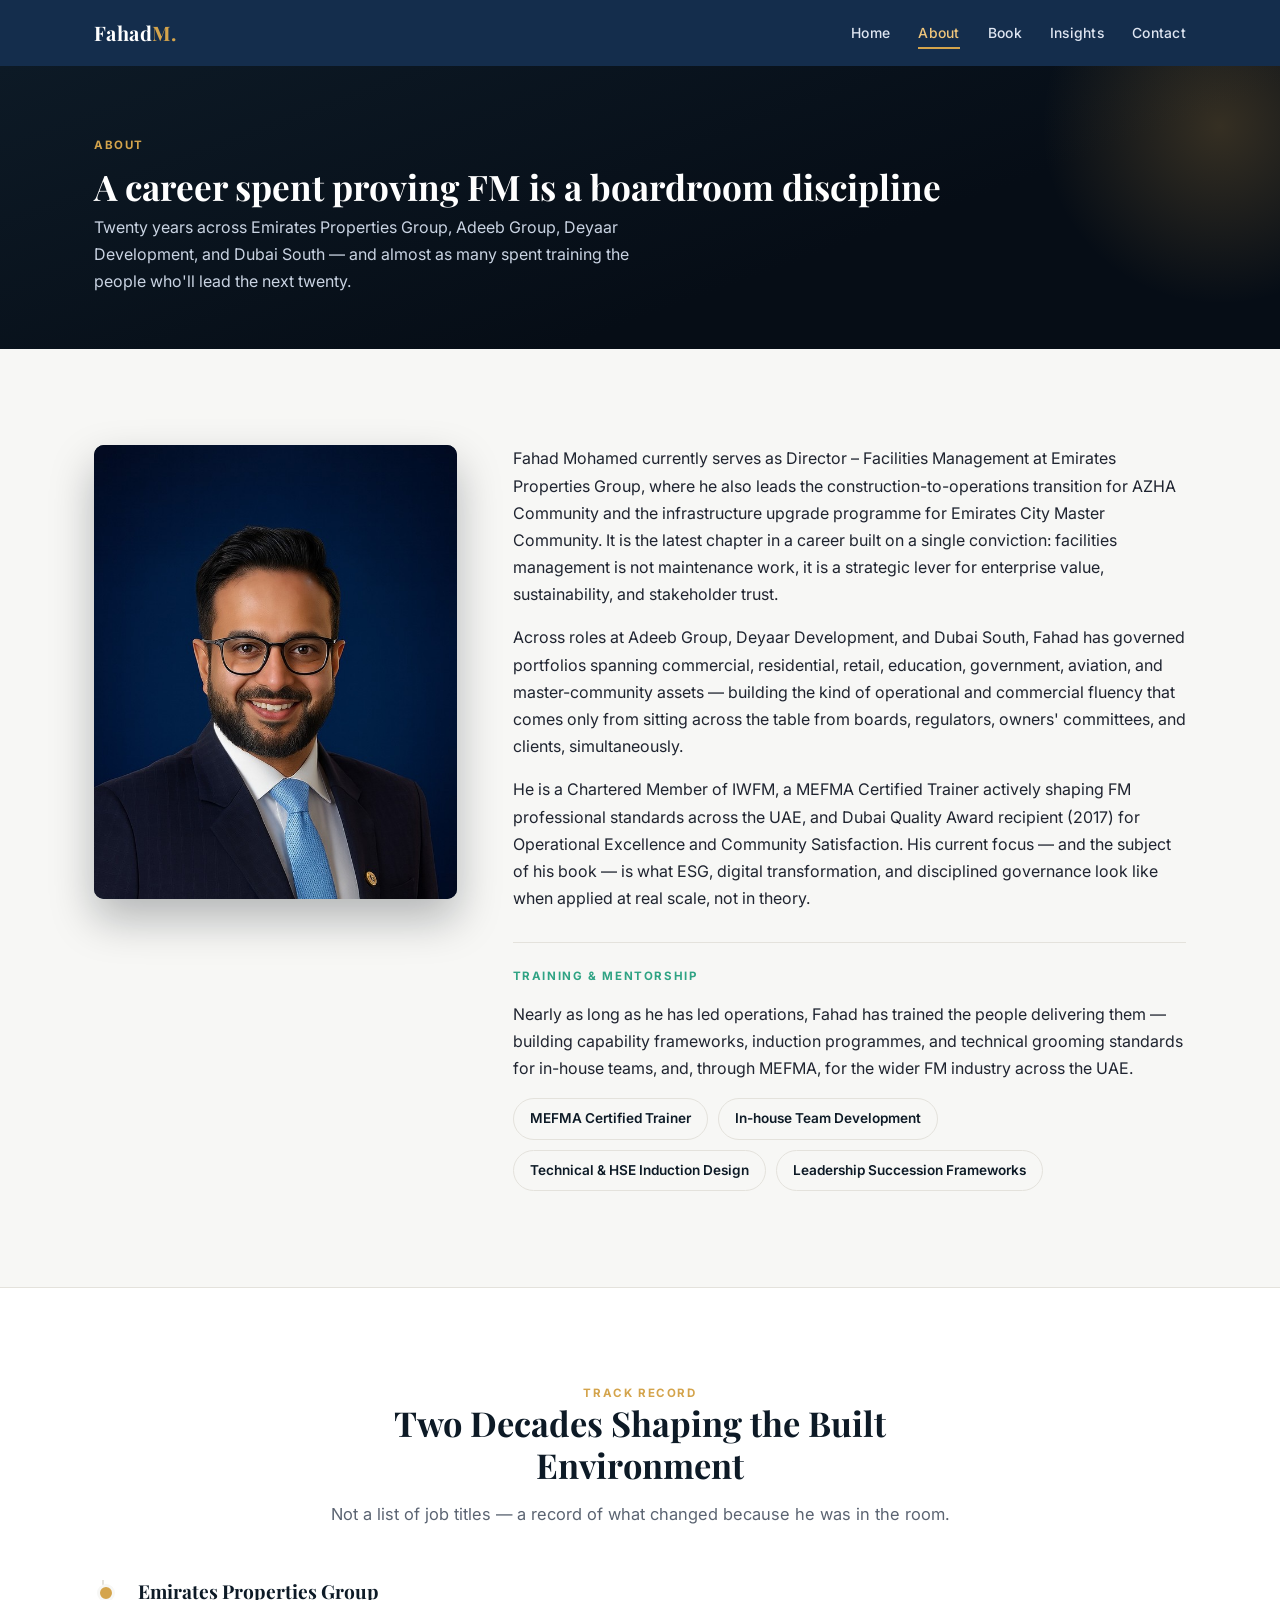
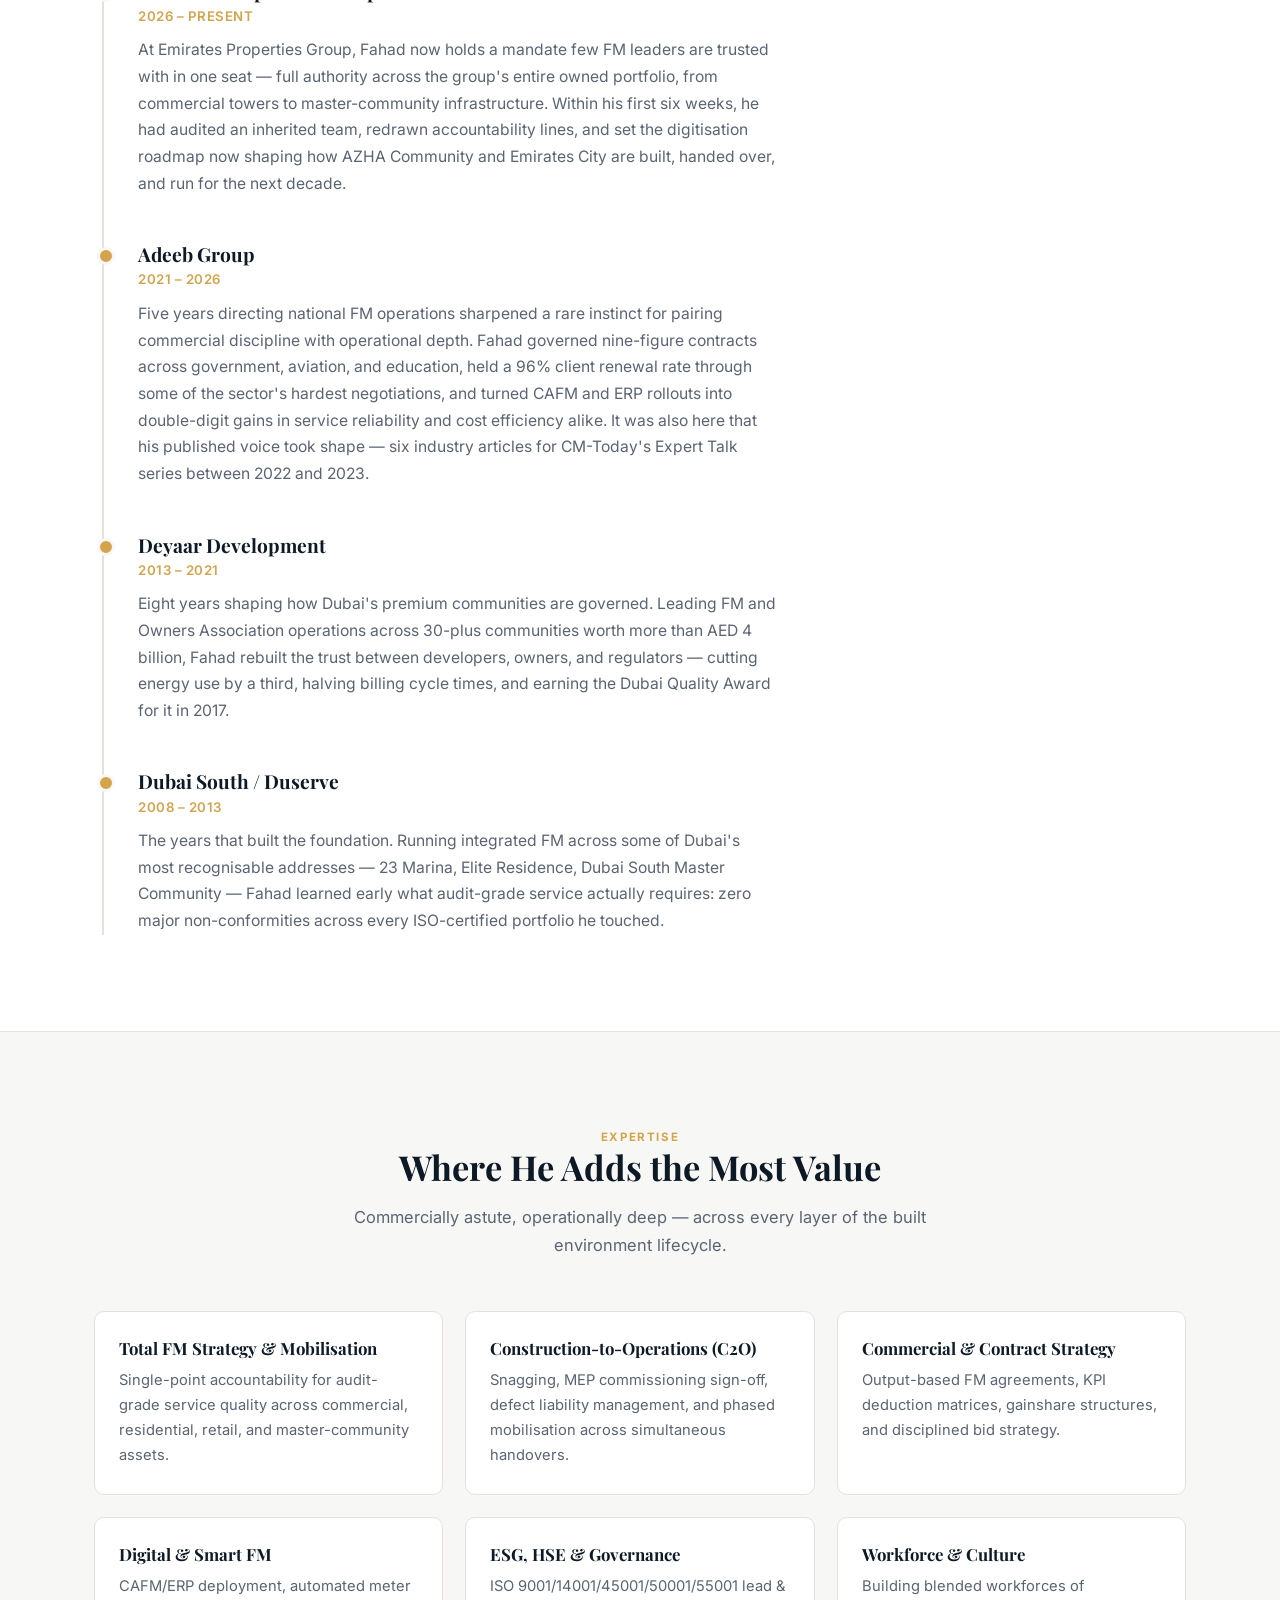
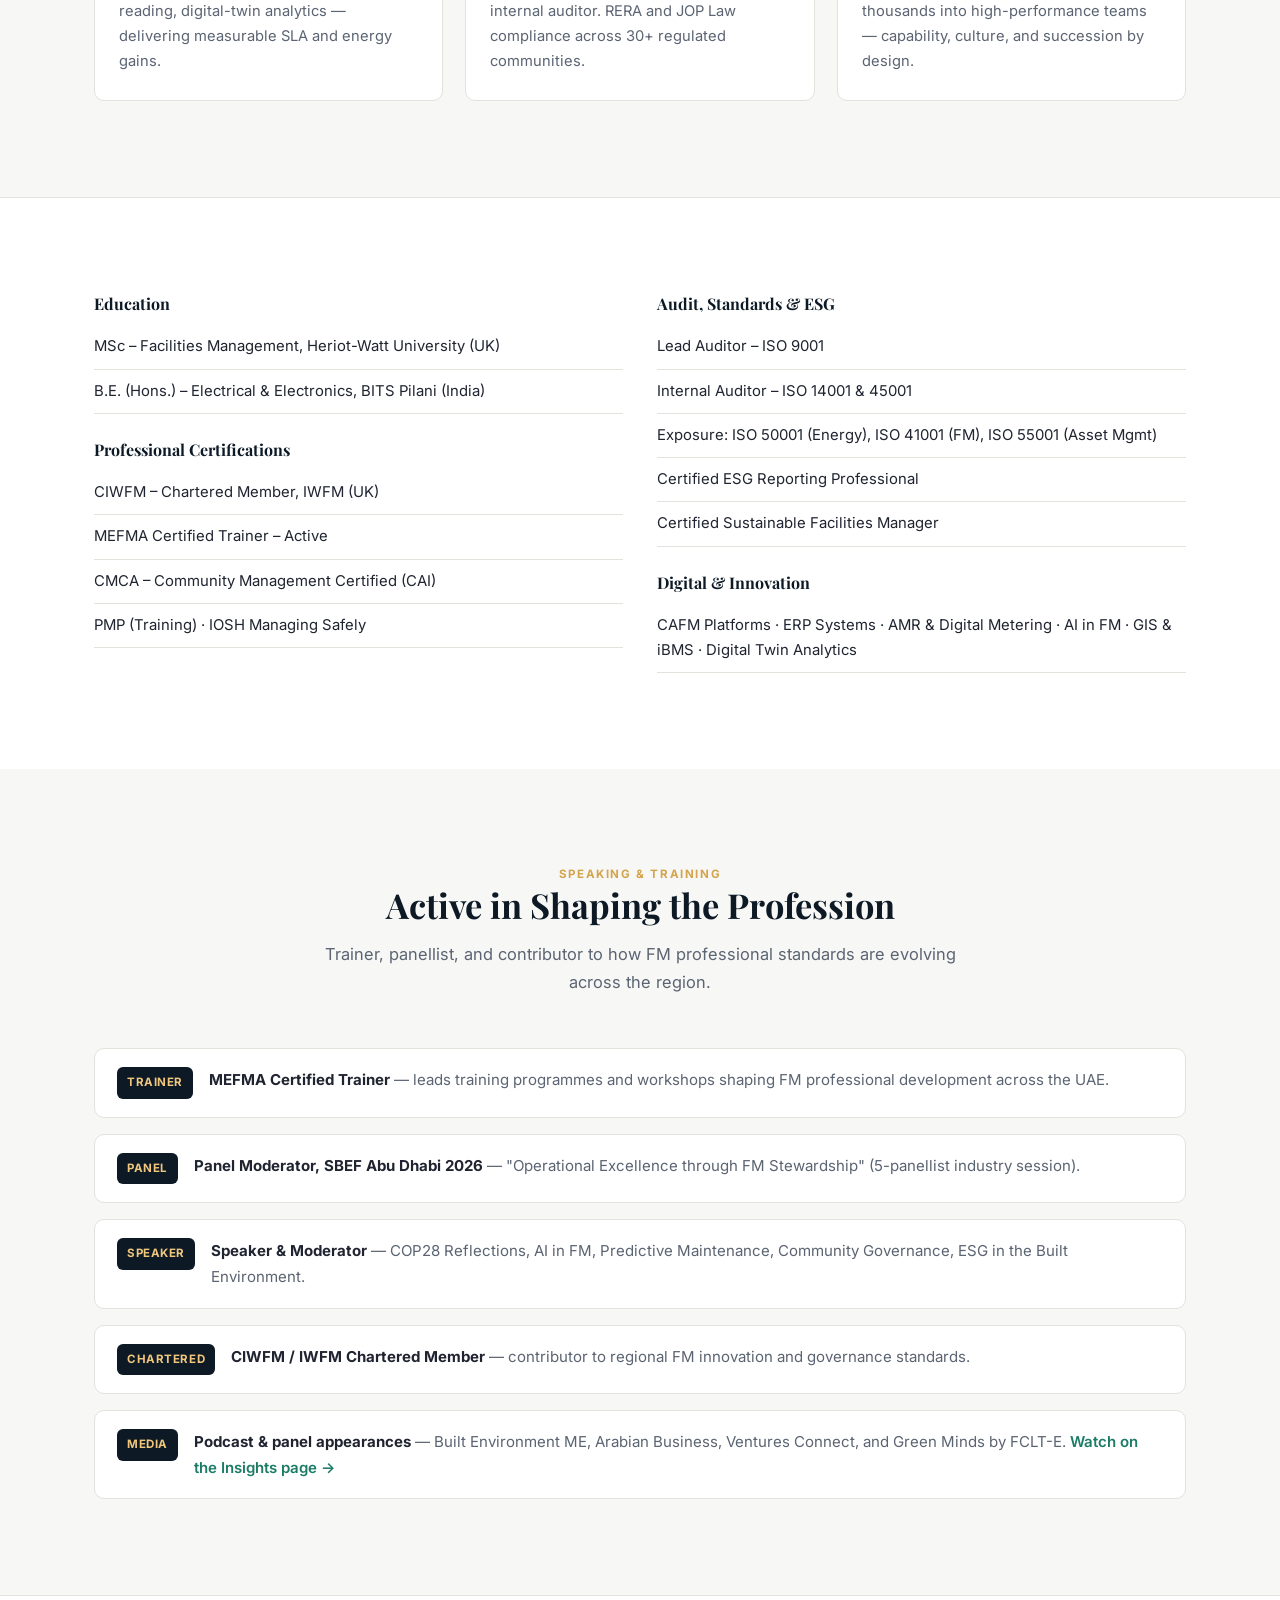
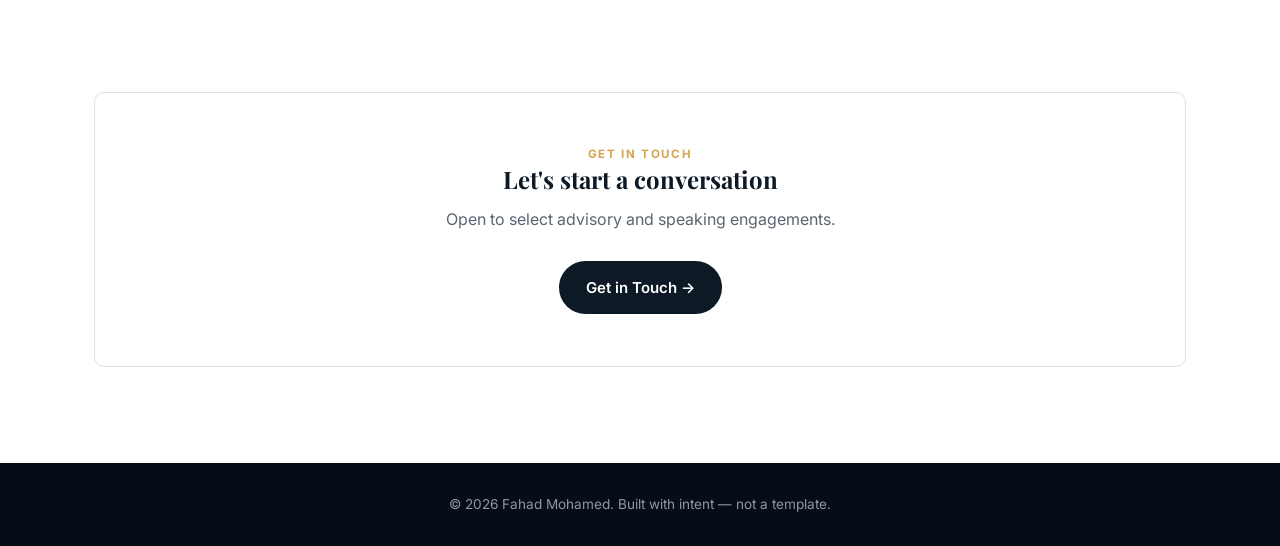
==== about.html @ 5c8ee485 "Add files via upload" ====
<!DOCTYPE html>
<html lang="en">
<head>
<meta charset="UTF-8">
<meta name="viewport" content="width=device-width, initial-scale=1.0">
<title>About Fahad Mohamed | Facilities Management &amp; ESG Authority</title>
<meta name="description" content="Twenty years of FM leadership across the UAE — Emirates Properties Group, Adeeb Group, Deyaar Development, Dubai South. Trainer, MEFMA certified, IWFM Chartered Member.">
<link rel="preconnect" href="https://fonts.googleapis.com">
<link rel="preconnect" href="https://fonts.gstatic.com" crossorigin>
<link href="https://fonts.googleapis.com/css2?family=Playfair+Display:wght@600;700;800&family=Inter:wght@400;500;600;700&display=swap" rel="stylesheet">
<link rel="stylesheet" href="style.css">
</head>
<body>

<header>
  <nav>
    <a href="index.html" class="logo">Fahad<span>M.</span></a>
    <ul class="nav-links" id="navLinks">
      <li><a href="index.html">Home</a></li>
      <li><a href="about.html" class="active">About</a></li>
      <li><a href="book.html">Book</a></li>
      <li><a href="insights.html">Insights</a></li>
      <li><a href="contact.html">Contact</a></li>
    </ul>
    <button class="nav-toggle" id="navToggle" aria-label="Toggle menu"><span></span><span></span><span></span></button>
  </nav>
</header>

<section class="mini-hero">
  <div class="wrap">
    <div class="eyebrow">About</div>
    <h1>A career spent proving FM is a boardroom discipline</h1>
    <p>Twenty years across Emirates Properties Group, Adeeb Group, Deyaar Development, and Dubai South &mdash; and almost as many spent training the people who'll lead the next twenty.</p>
  </div>
</section>

<section class="section">
  <div class="wrap about-grid">
    <div class="about-photo fade-up"><img src="headshot.jpg" alt="Fahad Mohamed" style="width:100%;height:100%;object-fit:cover;"></div>
    <div class="about fade-up">
      <p>Fahad Mohamed currently serves as Director &ndash; Facilities Management at Emirates Properties Group, where he also leads the construction-to-operations transition for AZHA Community and the infrastructure upgrade programme for Emirates City Master Community. It is the latest chapter in a career built on a single conviction: facilities management is not maintenance work, it is a strategic lever for enterprise value, sustainability, and stakeholder trust.</p>
      <p>Across roles at Adeeb Group, Deyaar Development, and Dubai South, Fahad has governed portfolios spanning commercial, residential, retail, education, government, aviation, and master-community assets &mdash; building the kind of operational and commercial fluency that comes only from sitting across the table from boards, regulators, owners' committees, and clients, simultaneously.</p>
      <p>He is a Chartered Member of IWFM, a MEFMA Certified Trainer actively shaping FM professional standards across the UAE, and Dubai Quality Award recipient (2017) for Operational Excellence and Community Satisfaction. His current focus &mdash; and the subject of his book &mdash; is what ESG, digital transformation, and disciplined governance look like when applied at real scale, not in theory.</p>

      <div class="pill-row">
        <span class="eyebrow emerald">Training &amp; Mentorship</span>
        <p style="margin-top:10px;">Nearly as long as he has led operations, Fahad has trained the people delivering them &mdash; building capability frameworks, induction programmes, and technical grooming standards for in-house teams, and, through MEFMA, for the wider FM industry across the UAE.</p>
        <div class="pills" style="margin-top:16px;">
          <span class="pill">MEFMA Certified Trainer</span>
          <span class="pill">In-house Team Development</span>
          <span class="pill">Technical &amp; HSE Induction Design</span>
          <span class="pill">Leadership Succession Frameworks</span>
        </div>
      </div>
    </div>
  </div>
</section>

<section class="section" style="background:var(--white);border-top:1px solid var(--line);border-bottom:1px solid var(--line);">
  <div class="wrap">
    <div class="section-head fade-up">
      <div class="eyebrow">Track Record</div>
      <h2>Two Decades Shaping the Built Environment</h2>
      <p>Not a list of job titles &mdash; a record of what changed because he was in the room.</p>
    </div>
    <div class="timeline fade-up">
      <div class="tl-item">
        <h3>Emirates Properties Group</h3>
        <div class="tl-era">2026 &ndash; Present</div>
        <p>At Emirates Properties Group, Fahad now holds a mandate few FM leaders are trusted with in one seat &mdash; full authority across the group's entire owned portfolio, from commercial towers to master-community infrastructure. Within his first six weeks, he had audited an inherited team, redrawn accountability lines, and set the digitisation roadmap now shaping how AZHA Community and Emirates City are built, handed over, and run for the next decade.</p>
      </div>
      <div class="tl-item">
        <h3>Adeeb Group</h3>
        <div class="tl-era">2021 &ndash; 2026</div>
        <p>Five years directing national FM operations sharpened a rare instinct for pairing commercial discipline with operational depth. Fahad governed nine-figure contracts across government, aviation, and education, held a 96% client renewal rate through some of the sector's hardest negotiations, and turned CAFM and ERP rollouts into double-digit gains in service reliability and cost efficiency alike. It was also here that his published voice took shape &mdash; six industry articles for CM-Today's Expert Talk series between 2022 and 2023.</p>
      </div>
      <div class="tl-item">
        <h3>Deyaar Development</h3>
        <div class="tl-era">2013 &ndash; 2021</div>
        <p>Eight years shaping how Dubai's premium communities are governed. Leading FM and Owners Association operations across 30-plus communities worth more than AED 4 billion, Fahad rebuilt the trust between developers, owners, and regulators &mdash; cutting energy use by a third, halving billing cycle times, and earning the Dubai Quality Award for it in 2017.</p>
      </div>
      <div class="tl-item">
        <h3>Dubai South / Duserve</h3>
        <div class="tl-era">2008 &ndash; 2013</div>
        <p>The years that built the foundation. Running integrated FM across some of Dubai's most recognisable addresses &mdash; 23 Marina, Elite Residence, Dubai South Master Community &mdash; Fahad learned early what audit-grade service actually requires: zero major non-conformities across every ISO-certified portfolio he touched.</p>
      </div>
    </div>
  </div>
</section>

<section class="section">
  <div class="wrap">
    <div class="section-head fade-up">
      <div class="eyebrow">Expertise</div>
      <h2>Where He Adds the Most Value</h2>
      <p>Commercially astute, operationally deep &mdash; across every layer of the built environment lifecycle.</p>
    </div>
    <div class="card-grid fade-up">
      <div class="card"><h3>Total FM Strategy &amp; Mobilisation</h3><p>Single-point accountability for audit-grade service quality across commercial, residential, retail, and master-community assets.</p></div>
      <div class="card"><h3>Construction-to-Operations (C2O)</h3><p>Snagging, MEP commissioning sign-off, defect liability management, and phased mobilisation across simultaneous handovers.</p></div>
      <div class="card"><h3>Commercial &amp; Contract Strategy</h3><p>Output-based FM agreements, KPI deduction matrices, gainshare structures, and disciplined bid strategy.</p></div>
      <div class="card"><h3>Digital &amp; Smart FM</h3><p>CAFM/ERP deployment, automated meter reading, digital-twin analytics &mdash; delivering measurable SLA and energy gains.</p></div>
      <div class="card"><h3>ESG, HSE &amp; Governance</h3><p>ISO 9001/14001/45001/50001/55001 lead &amp; internal auditor. RERA and JOP Law compliance across 30+ regulated communities.</p></div>
      <div class="card"><h3>Workforce &amp; Culture</h3><p>Building blended workforces of thousands into high-performance teams &mdash; capability, culture, and succession by design.</p></div>
    </div>
  </div>
</section>

<section class="section" style="background:var(--white);border-top:1px solid var(--line);">
  <div class="wrap cred-grid fade-up">
    <div class="cred-block">
      <h3>Education</h3>
      <ul>
        <li>MSc &ndash; Facilities Management, Heriot-Watt University (UK)</li>
        <li>B.E. (Hons.) &ndash; Electrical &amp; Electronics, BITS Pilani (India)</li>
      </ul>
      <h3 style="margin-top:26px;">Professional Certifications</h3>
      <ul>
        <li>CIWFM &ndash; Chartered Member, IWFM (UK)</li>
        <li>MEFMA Certified Trainer &ndash; Active</li>
        <li>CMCA &ndash; Community Management Certified (CAI)</li>
        <li>PMP (Training) &middot; IOSH Managing Safely</li>
      </ul>
    </div>
    <div class="cred-block">
      <h3>Audit, Standards &amp; ESG</h3>
      <ul>
        <li>Lead Auditor &ndash; ISO 9001</li>
        <li>Internal Auditor &ndash; ISO 14001 &amp; 45001</li>
        <li>Exposure: ISO 50001 (Energy), ISO 41001 (FM), ISO 55001 (Asset Mgmt)</li>
        <li>Certified ESG Reporting Professional</li>
        <li>Certified Sustainable Facilities Manager</li>
      </ul>
      <h3 style="margin-top:26px;">Digital &amp; Innovation</h3>
      <ul>
        <li>CAFM Platforms &middot; ERP Systems &middot; AMR &amp; Digital Metering &middot; AI in FM &middot; GIS &amp; iBMS &middot; Digital Twin Analytics</li>
      </ul>
    </div>
  </div>
</section>

<section class="section" id="leadership">
  <div class="wrap">
    <div class="section-head fade-up">
      <div class="eyebrow">Speaking &amp; Training</div>
      <h2>Active in Shaping the Profession</h2>
      <p>Trainer, panellist, and contributor to how FM professional standards are evolving across the region.</p>
    </div>
    <div class="lead-list fade-up">
      <div class="lead-row"><span class="tag">Trainer</span><p><strong>MEFMA Certified Trainer</strong> &mdash; leads training programmes and workshops shaping FM professional development across the UAE.</p></div>
      <div class="lead-row"><span class="tag">Panel</span><p><strong>Panel Moderator, SBEF Abu Dhabi 2026</strong> &mdash; "Operational Excellence through FM Stewardship" (5-panellist industry session).</p></div>
      <div class="lead-row"><span class="tag">Speaker</span><p><strong>Speaker &amp; Moderator</strong> &mdash; COP28 Reflections, AI in FM, Predictive Maintenance, Community Governance, ESG in the Built Environment.</p></div>
      <div class="lead-row"><span class="tag">Chartered</span><p><strong>CIWFM / IWFM Chartered Member</strong> &mdash; contributor to regional FM innovation and governance standards.</p></div>
      <div class="lead-row"><span class="tag">Media</span><p><strong>Podcast &amp; panel appearances</strong> &mdash; Built Environment ME, Arabian Business, Ventures Connect, and Green Minds by FCLT-E. <a href="insights.html" style="color:var(--emerald);font-weight:600;">Watch on the Insights page &rarr;</a></p></div>
    </div>
  </div>
</section>

<section class="section" id="contact-cta" style="background:var(--white);border-top:1px solid var(--line);">
  <div class="wrap">
    <div class="contact-box fade-up">
      <div class="eyebrow">Get in Touch</div>
      <h2>Let's start a conversation</h2>
      <p>Open to select advisory and speaking engagements.</p>
      <div class="contact-ctas">
        <a href="contact.html" class="btn btn-navy">Get in Touch &rarr;</a>
      </div>
    </div>
  </div>
</section>

<footer>
  <div class="wrap">
    &copy; <span id="year"></span> Fahad Mohamed. Built with intent &mdash; not a template.
  </div>
</footer>

<script src="site.js"></script>
</body>
</html>
---- style.css ----
:root{
  --navy:#0d1a26;
  --navy-deep:#060d16;
  --navy-light:#182a3d;
  --gold:#d4a44c;
  --gold-light:#f0c67c;
  --glow:#f2b755;
  --emerald:#1c7c66;
  --emerald-light:#2fa384;
  --paper:#f7f7f5;
  --ink:#1f2430;
  --muted:#5b6472;
  --line:#e4e2dc;
  --white:#ffffff;
  --radius:10px;
  --maxw:1140px;
}
*{box-sizing:border-box;margin:0;padding:0;}
html{scroll-behavior:smooth;}
body{
  font-family:'Inter',sans-serif;
  color:var(--ink);
  background:var(--paper);
  line-height:1.7;
  -webkit-font-smoothing:antialiased;
}
h1,h2,h3,h4{font-family:'Playfair Display',serif;color:var(--navy);line-height:1.2;}
a{color:inherit;text-decoration:none;}
img{max-width:100%;display:block;}
.wrap{max-width:var(--maxw);margin:0 auto;padding:0 24px;}
.eyebrow{
  text-transform:uppercase;letter-spacing:.14em;font-size:.72rem;font-weight:700;color:var(--gold);
}
.eyebrow.emerald{color:var(--emerald-light);}
.section{padding:96px 0;}
.section-head{max-width:660px;margin:0 auto 52px;text-align:center;}
.section-head h2{font-size:2.15rem;margin-bottom:14px;}
.section-head p{color:var(--muted);font-size:1.03rem;}
.btn{
  display:inline-flex;align-items:center;gap:8px;
  padding:13px 26px;border-radius:999px;font-weight:600;font-size:.94rem;
  border:1.5px solid transparent;cursor:pointer;transition:.2s ease;
}
.btn-gold{background:var(--gold);color:var(--navy-deep);}
.btn-gold:hover{background:var(--gold-light);transform:translateY(-2px);}
.btn-emerald{background:var(--emerald);color:var(--white);}
.btn-emerald:hover{background:var(--emerald-light);transform:translateY(-2px);}
.btn-outline{border-color:rgba(255,255,255,.5);color:var(--white);}
.btn-outline:hover{border-color:var(--white);background:rgba(255,255,255,.08);transform:translateY(-2px);}
.btn-navy{background:var(--navy);color:var(--white);}
.btn-navy:hover{background:var(--navy-light);transform:translateY(-2px);}
.btn-navy-outline{border-color:var(--navy);color:var(--navy);}
.btn-navy-outline:hover{background:var(--navy);color:var(--white);}

/* NAV */
header{position:sticky;top:0;z-index:100;background:rgba(11,37,69,.96);backdrop-filter:blur(6px);}
nav{display:flex;align-items:center;justify-content:space-between;padding:16px 24px;max-width:var(--maxw);margin:0 auto;}
.logo{font-family:'Playfair Display',serif;font-weight:700;color:var(--white);font-size:1.25rem;letter-spacing:.02em;}
.logo span{color:var(--gold);}
.nav-links{display:flex;gap:28px;list-style:none;}
.nav-links a{color:#dfe6f2;font-size:.87rem;font-weight:500;letter-spacing:.02em;transition:.15s;position:relative;}
.nav-links a:hover{color:var(--gold-light);}
.nav-links a.active{color:var(--gold-light);}
.nav-links a.active::after{
  content:"";position:absolute;left:0;right:0;bottom:-8px;height:2px;background:var(--gold);
}
.nav-toggle{display:none;background:none;border:none;cursor:pointer;padding:6px;}
.nav-toggle span{display:block;width:24px;height:2px;background:var(--white);margin:5px 0;}
@media (max-width:900px){
  .nav-links{position:absolute;top:100%;left:0;right:0;background:var(--navy-deep);flex-direction:column;gap:0;max-height:0;overflow:hidden;transition:max-height .25s ease;}
  .nav-links.open{max-height:460px;}
  .nav-links li{border-top:1px solid rgba(255,255,255,.08);}
  .nav-links a{display:block;padding:16px 24px;}
  .nav-toggle{display:block;}
}

/* HERO (used on index + inner-page mini-heroes) */
.hero{
  background:linear-gradient(160deg,var(--navy) 0%, var(--navy-deep) 65%);
  color:var(--white);padding:110px 0 80px;position:relative;overflow:hidden;
}
.hero::after{
  content:"";position:absolute;right:-160px;top:-160px;width:520px;height:520px;
  background:radial-gradient(circle, rgba(242,183,85,.22), transparent 70%);
}
.hero::before{
  content:"";position:absolute;left:-120px;bottom:-180px;width:400px;height:400px;
  background:radial-gradient(circle, rgba(28,124,102,.28), transparent 70%);
}
.hero-motif{position:absolute;right:-40px;bottom:-30px;width:46%;max-width:480px;opacity:.5;z-index:0;pointer-events:none;}
.hero-inner{max-width:740px;position:relative;z-index:1;}
.hero h1{color:var(--white);font-size:3.1rem;margin:16px 0 8px;font-weight:700;}
.hero .byline{
  font-size:1.18rem;color:var(--gold-light);font-weight:600;margin-bottom:22px;
  font-family:'Playfair Display',serif;font-style:italic;
}
.hero p.lede{color:#c9d3e2;font-size:1.06rem;max-width:600px;margin-bottom:34px;}
.hero-ctas{display:flex;gap:14px;flex-wrap:wrap;}

/* mini hero for inner pages */
.mini-hero{
  background:linear-gradient(160deg,var(--navy) 0%, var(--navy-deep) 65%);
  color:var(--white);padding:70px 0 54px;position:relative;overflow:hidden;
}
.mini-hero::after{
  content:"";position:absolute;right:-120px;top:-120px;width:360px;height:360px;
  background:radial-gradient(circle, rgba(242,183,85,.2), transparent 70%);
}
.mini-hero h1{color:var(--white);font-size:2.2rem;margin:10px 0 6px;}
.mini-hero p{color:#c9d3e2;font-size:1rem;max-width:560px;}

/* STATS */
.stats{background:var(--white);border-bottom:1px solid var(--line);}
.stats-grid{display:grid;grid-template-columns:repeat(5,1fr);gap:0;padding:44px 0;}
.stat{text-align:center;padding:0 12px;border-left:1px solid var(--line);}
.stat:first-child{border-left:none;}
.stat b{display:block;font-family:'Playfair Display',serif;font-size:1.9rem;color:var(--navy);}
.stat span{font-size:.8rem;color:var(--muted);text-transform:uppercase;letter-spacing:.05em;}
@media (max-width:820px){.stats-grid{grid-template-columns:repeat(2,1fr);gap:28px;}.stat{border-left:none;}}

/* ABOUT */
.about-grid{display:grid;grid-template-columns:.7fr 1.3fr;gap:56px;align-items:flex-start;}
.about-photo{
  width:100%;aspect-ratio:4/5;border-radius:var(--radius);
  background:linear-gradient(160deg,var(--navy) 0%,var(--navy-light) 100%);
  overflow:hidden;box-shadow:0 20px 44px rgba(6,13,22,.28);
}
.about p{margin-bottom:16px;color:var(--ink);}
.pill-row{margin-top:30px;padding-top:24px;border-top:1px solid var(--line);}
.pill-row .eyebrow{display:block;margin-bottom:14px;}
.pills{display:flex;flex-wrap:wrap;gap:10px;}
.pill{
  background:var(--paper);border:1px solid var(--line);border-radius:999px;
  padding:8px 16px;font-size:.85rem;font-weight:600;color:var(--navy);
  transition:.2s;
}
.pill:hover{border-color:var(--emerald);color:var(--emerald);}

/* TIMELINE */
.timeline{border-left:2px solid var(--line);margin-left:8px;}
.tl-item{position:relative;padding:0 0 46px 34px;}
.tl-item:last-child{padding-bottom:0;}
.tl-item::before{
  content:"";position:absolute;left:-7px;top:4px;width:12px;height:12px;
  background:var(--gold);border-radius:50%;border:3px solid var(--paper);
}
.tl-item h3{font-size:1.2rem;margin-bottom:2px;}
.tl-era{color:var(--gold);font-weight:600;font-size:.83rem;text-transform:uppercase;letter-spacing:.04em;margin-bottom:10px;}
.tl-item p{color:var(--muted);font-size:.98rem;max-width:640px;}

/* CARD GRID (expertise/insights) */
.card-grid{display:grid;grid-template-columns:repeat(3,1fr);gap:22px;}
.card{
  background:var(--white);border:1px solid var(--line);border-radius:var(--radius);
  padding:26px 24px;transition:transform .25s ease,box-shadow .25s ease,border-color .25s ease;
}
.card:hover{transform:translateY(-5px);box-shadow:0 18px 34px rgba(13,26,38,.12);border-color:var(--gold);}
.card h3{font-size:1.05rem;margin-bottom:10px;}
.card p{color:var(--muted);font-size:.92rem;}
@media (max-width:820px){.card-grid{grid-template-columns:1fr;}}

/* CREDENTIALS */
.cred-grid{display:grid;grid-template-columns:1fr 1fr;gap:34px;}
.cred-block h3{font-size:1rem;margin-bottom:12px;color:var(--navy);}
.cred-block ul{list-style:none;}
.cred-block li{padding:9px 0;border-bottom:1px solid var(--line);font-size:.93rem;color:var(--ink);}
@media (max-width:820px){.cred-grid{grid-template-columns:1fr;}}

/* SPEAKING */
.lead-list{display:grid;gap:16px;}
.lead-row{
  display:flex;gap:16px;background:var(--white);border:1px solid var(--line);
  border-radius:var(--radius);padding:18px 22px;align-items:flex-start;
  transition:.2s;
}
.lead-row:hover{border-color:var(--emerald);box-shadow:0 12px 26px rgba(13,26,38,.08);}
.lead-row .tag{
  flex:0 0 auto;background:var(--navy);color:var(--gold-light);font-size:.72rem;
  font-weight:700;text-transform:uppercase;letter-spacing:.05em;padding:6px 10px;border-radius:6px;
}
.lead-row p{color:var(--muted);font-size:.94rem;}
.lead-row strong{color:var(--ink);}

/* ARTICLE / INSIGHT CARDS */
.article-card{
  background:var(--white);border:1px solid var(--line);border-radius:var(--radius);
  padding:28px 26px;transition:transform .25s ease,box-shadow .25s ease,border-color .25s ease;
  display:flex;flex-direction:column;gap:12px;
}
.article-card:hover{transform:translateY(-5px);box-shadow:0 18px 34px rgba(13,26,38,.12);border-color:var(--emerald);}
.article-meta{font-size:.78rem;color:var(--muted);text-transform:uppercase;letter-spacing:.04em;}
.article-card h3{font-size:1.1rem;}
.article-card p{color:var(--muted);font-size:.92rem;}
.article-card .read-link{font-weight:600;color:var(--emerald);font-size:.88rem;margin-top:auto;}
.article-card .read-link:hover{color:var(--emerald-light);}
.insight-grid{display:grid;grid-template-columns:repeat(2,1fr);gap:22px;}
@media (max-width:820px){.insight-grid{grid-template-columns:1fr;}}

/* BOOK */
.book-section{background:var(--navy);color:var(--white);}
.book-grid{display:grid;grid-template-columns:.7fr 1.3fr;gap:52px;align-items:center;}
.book-cover{border-radius:6px;overflow:hidden;box-shadow:0 24px 60px rgba(0,0,0,.5), 0 0 0 1px rgba(212,164,76,.25);}
.book-cover img{width:100%;display:block;}
.book-toc{list-style:none;margin-top:18px;}
.book-toc li{padding:8px 0 8px 18px;position:relative;color:#cdd6e6;font-size:.92rem;border-bottom:1px solid rgba(255,255,255,.08);}
.book-toc li::before{content:"\2014";position:absolute;left:0;color:var(--gold-light);}
.book-quote{
  font-family:'Playfair Display',serif;font-style:italic;font-size:1.2rem;
  color:var(--gold-light);border-left:3px solid var(--gold);padding-left:18px;margin:6px 0 20px;
}
.book-section .eyebrow{color:var(--gold-light);}
.book-section h2{color:var(--white);font-size:2rem;margin:10px 0 16px;}
.book-section p{color:#cdd6e6;margin-bottom:14px;}
.book-ctas{display:flex;gap:14px;margin-top:24px;flex-wrap:wrap;}
.note-flag{
  display:inline-block;margin-top:18px;font-size:.78rem;color:#9fb0cc;
  border-left:2px solid var(--gold);padding-left:10px;
}
.excerpt-block{
  background:rgba(255,255,255,.04);border:1px solid rgba(212,164,76,.25);border-radius:var(--radius);
  padding:28px;margin:20px 0;
}
.excerpt-block .eyebrow{margin-bottom:10px;}
.excerpt-block p{font-family:'Playfair Display',serif;font-style:italic;font-size:1.05rem;color:#e5ebf3;}

/* CONTACT */
.contact-box{background:var(--white);border:1px solid var(--line);border-radius:var(--radius);padding:52px;text-align:center;}
.contact-box h2{margin-bottom:12px;}
.contact-box p{color:var(--muted);max-width:480px;margin:0 auto 28px;}
.contact-ctas{display:flex;gap:14px;justify-content:center;flex-wrap:wrap;}
.social-row{display:flex;gap:18px;justify-content:center;margin-top:32px;}
.social-icon{
  width:46px;height:46px;border-radius:50%;background:var(--navy);color:var(--gold-light);
  display:flex;align-items:center;justify-content:center;transition:.2s;
}
.social-icon:hover{background:var(--emerald);color:var(--white);transform:translateY(-3px);}

footer{background:var(--navy-deep);color:#8b97ac;padding:30px 0;text-align:center;font-size:.85rem;}
footer a{color:var(--gold-light);}

.fade-up{opacity:0;transform:translateY(18px);transition:opacity .6s ease,transform .6s ease;}
.fade-up.in{opacity:1;transform:none;}
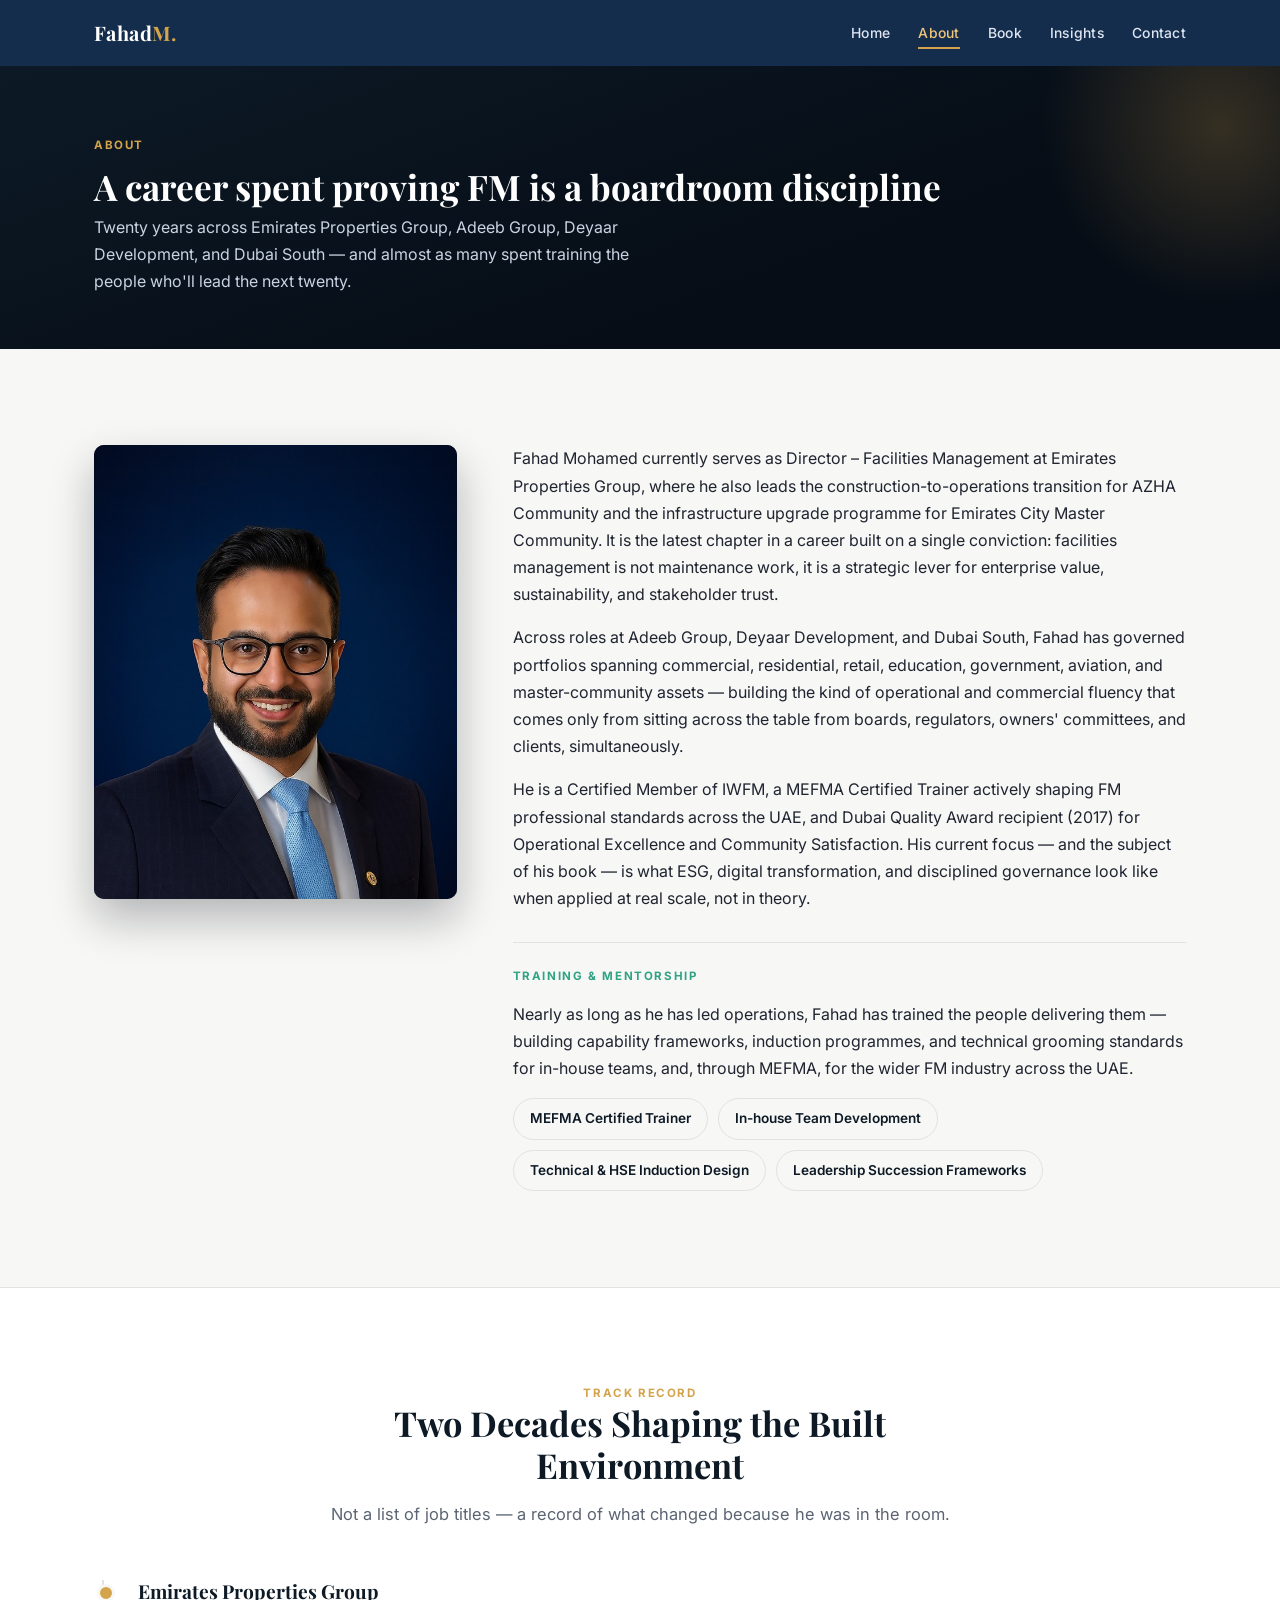
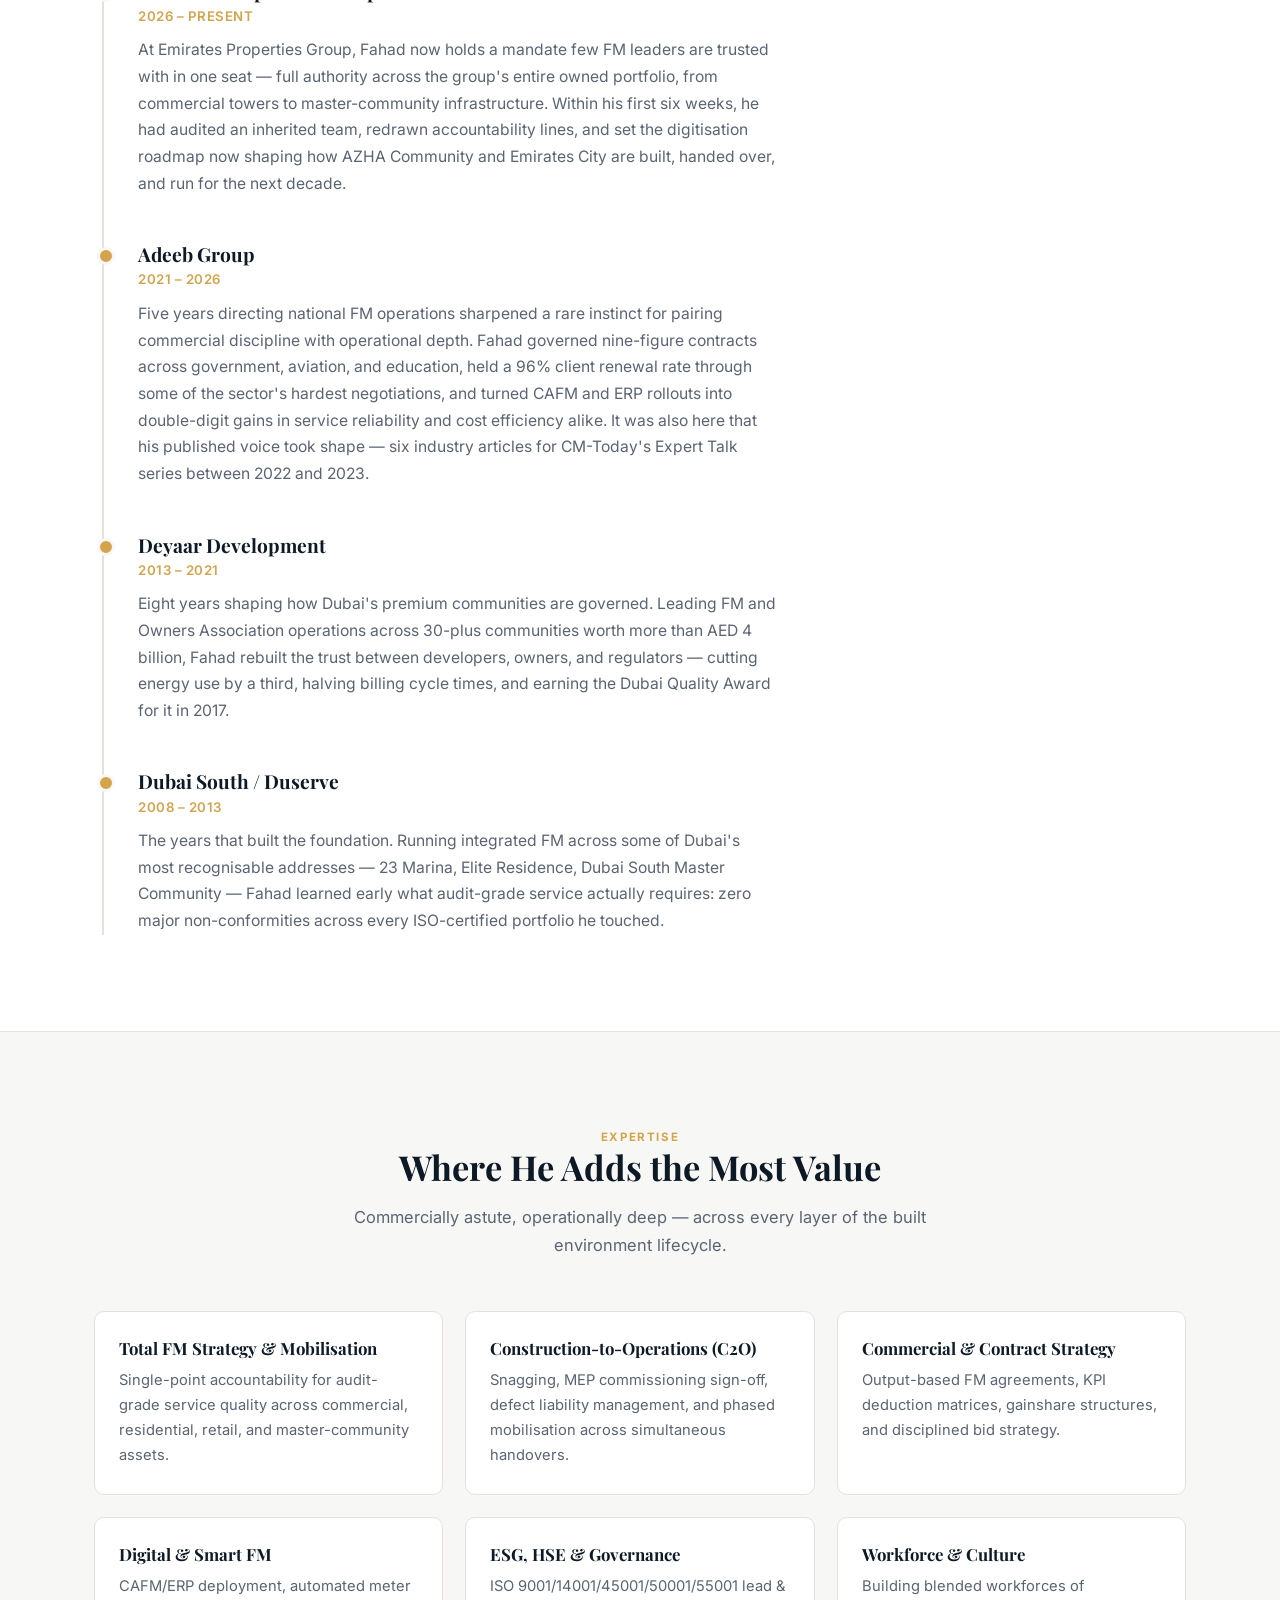
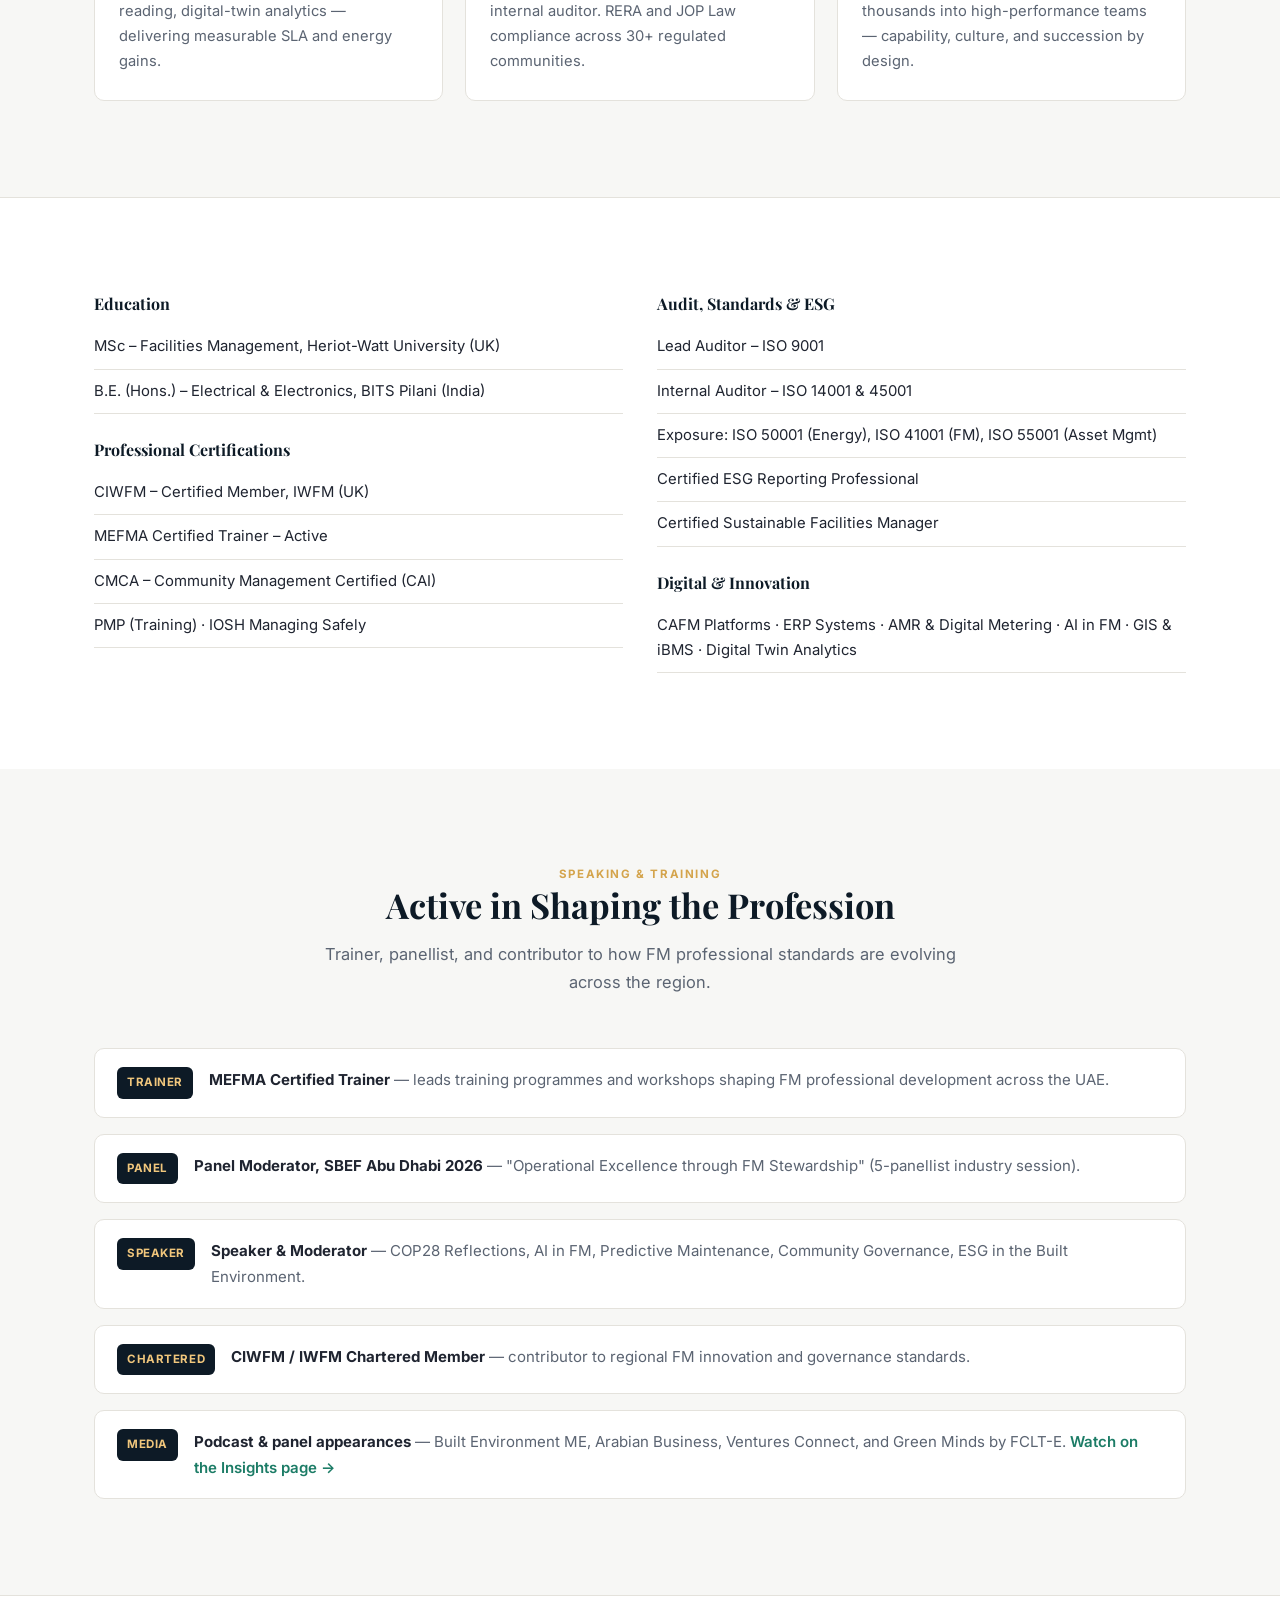
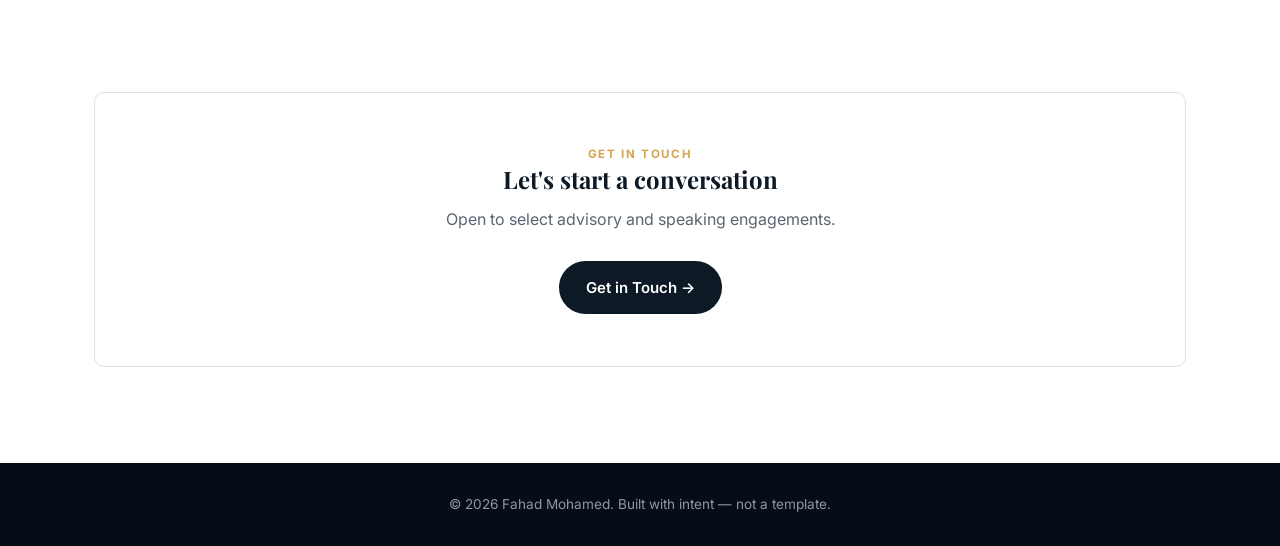
==== commit 48309ec0: "Update about.html" ====
--- a/about.html
+++ b/about.html
@@ -40,7 +40,7 @@
     <div class="about fade-up">
       <p>Fahad Mohamed currently serves as Director &ndash; Facilities Management at Emirates Properties Group, where he also leads the construction-to-operations transition for AZHA Community and the infrastructure upgrade programme for Emirates City Master Community. It is the latest chapter in a career built on a single conviction: facilities management is not maintenance work, it is a strategic lever for enterprise value, sustainability, and stakeholder trust.</p>
       <p>Across roles at Adeeb Group, Deyaar Development, and Dubai South, Fahad has governed portfolios spanning commercial, residential, retail, education, government, aviation, and master-community assets &mdash; building the kind of operational and commercial fluency that comes only from sitting across the table from boards, regulators, owners' committees, and clients, simultaneously.</p>
-      <p>He is a Chartered Member of IWFM, a MEFMA Certified Trainer actively shaping FM professional standards across the UAE, and Dubai Quality Award recipient (2017) for Operational Excellence and Community Satisfaction. His current focus &mdash; and the subject of his book &mdash; is what ESG, digital transformation, and disciplined governance look like when applied at real scale, not in theory.</p>
+      <p>He is a Certified Member of IWFM, a MEFMA Certified Trainer actively shaping FM professional standards across the UAE, and Dubai Quality Award recipient (2017) for Operational Excellence and Community Satisfaction. His current focus &mdash; and the subject of his book &mdash; is what ESG, digital transformation, and disciplined governance look like when applied at real scale, not in theory.</p>
 
       <div class="pill-row">
         <span class="eyebrow emerald">Training &amp; Mentorship</span>
@@ -116,7 +116,7 @@
       </ul>
       <h3 style="margin-top:26px;">Professional Certifications</h3>
       <ul>
-        <li>CIWFM &ndash; Chartered Member, IWFM (UK)</li>
+        <li>CIWFM &ndash; Certified Member, IWFM (UK)</li>
         <li>MEFMA Certified Trainer &ndash; Active</li>
         <li>CMCA &ndash; Community Management Certified (CAI)</li>
         <li>PMP (Training) &middot; IOSH Managing Safely</li>
